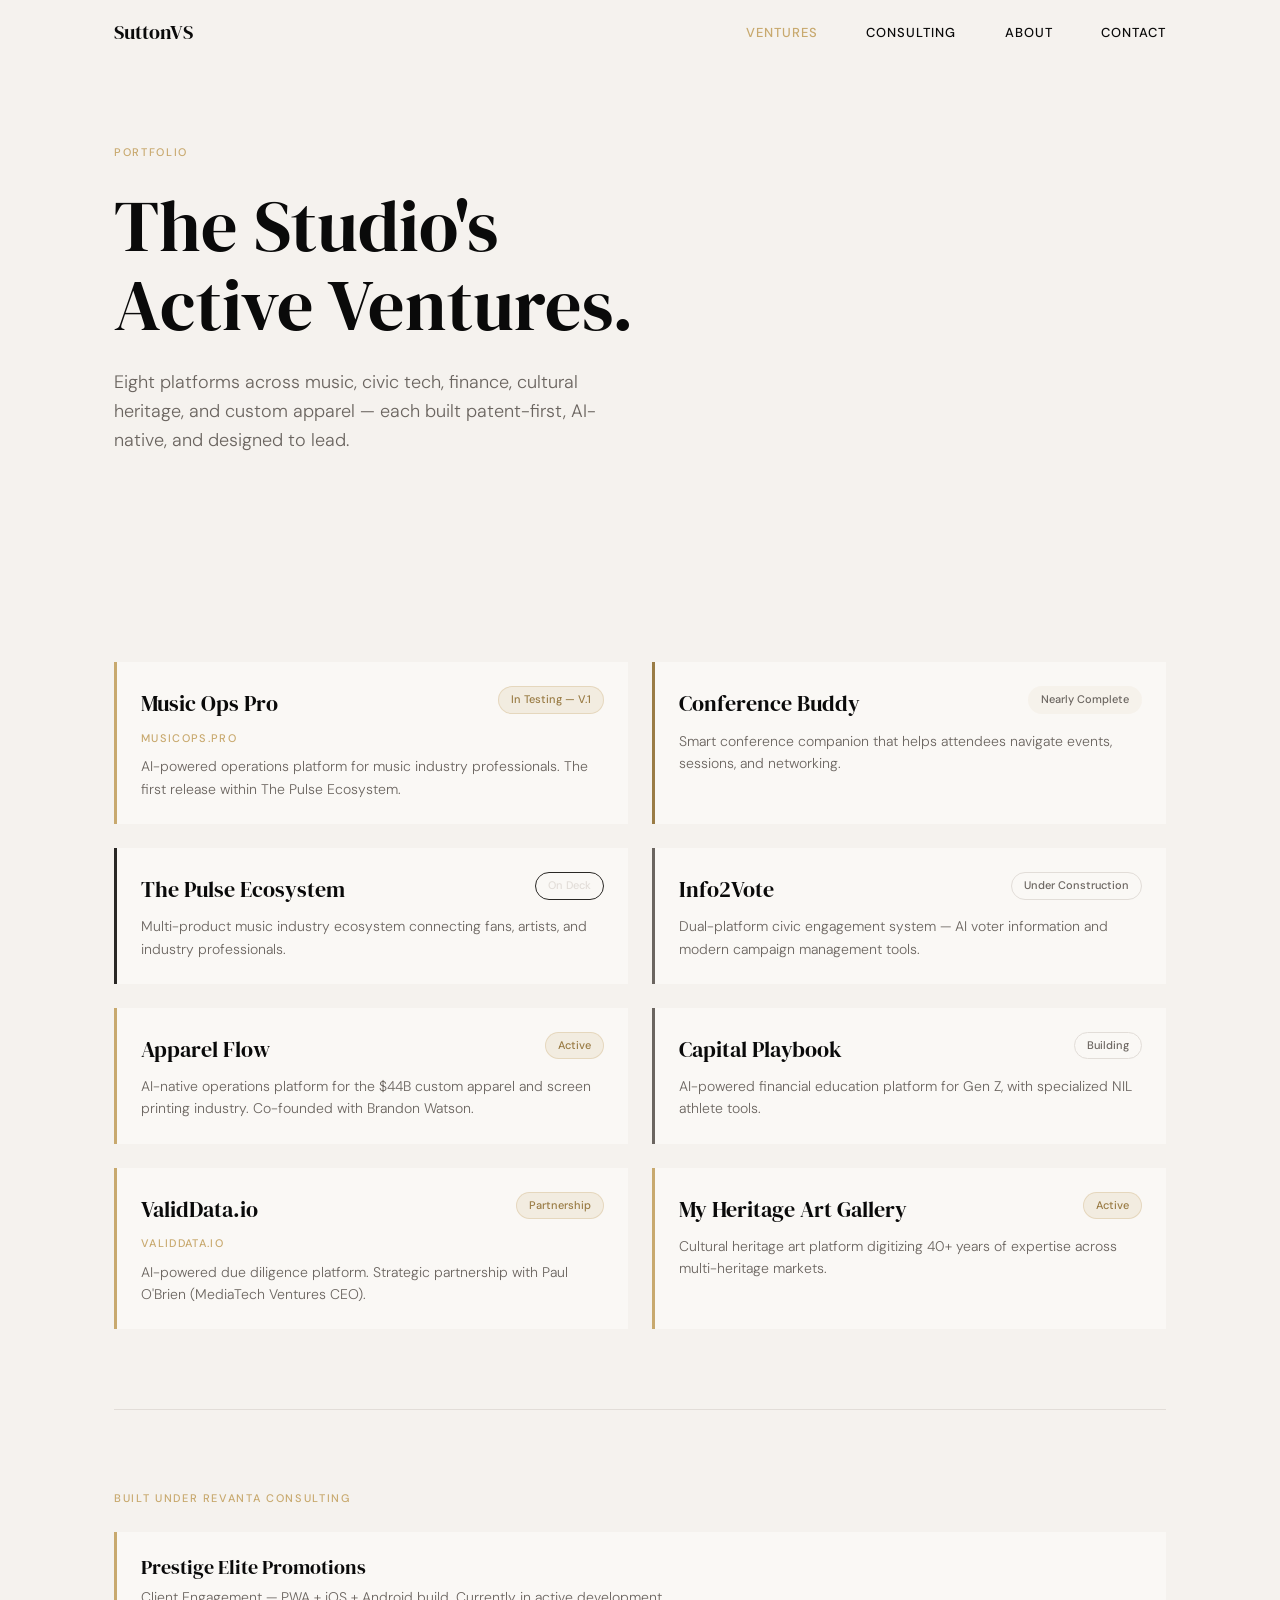
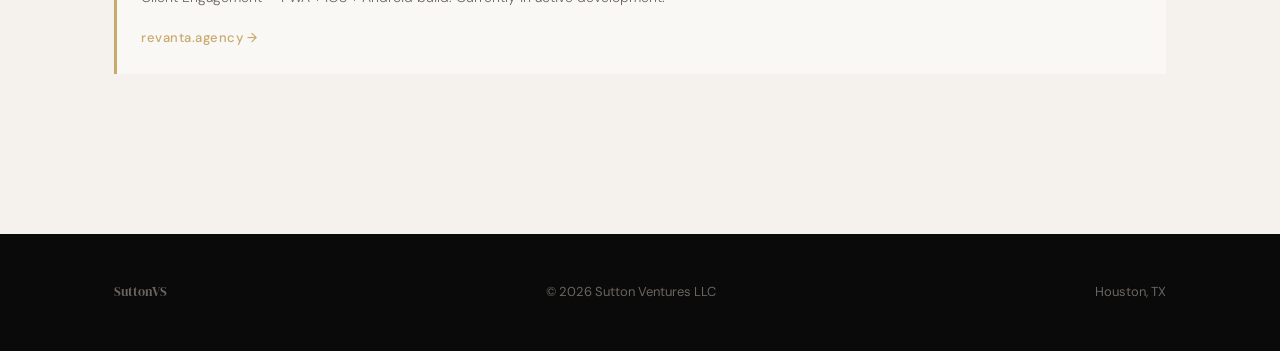
==== ventures.html @ 6d1bb9a5 "Initial commit: SuttonVS site with Supabase contact form Full 5-page static site for Sutton Venture " ====
<!DOCTYPE html>
<html lang="en">
<head>
  <meta charset="UTF-8">
  <meta name="viewport" content="width=device-width, initial-scale=1.0">
  <title>Ventures — Sutton Venture Studio</title>
  <meta name="description" content="Eight platforms across music, civic tech, finance, cultural heritage, and custom apparel — each built patent-first, AI-native, and designed to lead.">
  <link rel="preconnect" href="https://fonts.googleapis.com">
  <link rel="preconnect" href="https://fonts.gstatic.com" crossorigin>
  <link href="https://fonts.googleapis.com/css2?family=DM+Sans:ital,opsz,wght@0,9..40,300;0,9..40,400;0,9..40,500;0,9..40,700;1,9..40,300;1,9..40,400&family=DM+Serif+Display:ital@0;1&display=swap" rel="stylesheet">
  <link rel="stylesheet" href="styles.css">
</head>
<body>

  <!-- Navigation -->
  <nav>
    <div class="nav-inner container">
      <a href="index.html" class="nav-logo">SuttonVS</a>
      <ul class="nav-links">
        <li><a href="ventures.html">Ventures</a></li>
        <li><a href="consulting.html">Consulting</a></li>
        <li><a href="about.html">About</a></li>
        <li><a href="contact.html">Contact</a></li>
      </ul>
      <button class="hamburger" aria-label="Menu" aria-expanded="false">
        <span></span>
        <span></span>
        <span></span>
      </button>
    </div>
  </nav>

  <!-- Mobile Overlay -->
  <div class="mobile-overlay">
    <a href="index.html">Home</a>
    <a href="ventures.html">Ventures</a>
    <a href="consulting.html">Consulting</a>
    <a href="about.html">About</a>
    <a href="contact.html">Contact</a>
  </div>

  <!-- Hero -->
  <section class="hero">
    <div class="container">
      <p class="eyebrow">Portfolio</p>
      <h1>The Studio's<br>Active Ventures.</h1>
      <p class="subhead">Eight platforms across music, civic tech, finance, cultural heritage, and custom apparel — each built patent-first, AI-native, and designed to lead.</p>
    </div>
  </section>

  <!-- Portfolio Grid -->
  <section class="section">
    <div class="container">
      <div class="venture-grid">

        <!-- Music Ops Pro -->
        <div class="venture-card border-live">
          <div class="venture-card-header">
            <div class="venture-name">Music Ops Pro</div>
            <span class="badge badge-live">In Testing — V.1</span>
          </div>
          <div class="venture-domain">musicops.pro</div>
          <p class="venture-desc">AI-powered operations platform for music industry professionals. The first release within The Pulse Ecosystem.</p>
        </div>

        <!-- Conference Buddy -->
        <div class="venture-card border-nearly">
          <div class="venture-card-header">
            <div class="venture-name">Conference Buddy</div>
            <span class="badge badge-nearly">Nearly Complete</span>
          </div>
          <p class="venture-desc">Smart conference companion that helps attendees navigate events, sessions, and networking.</p>
        </div>

        <!-- The Pulse Ecosystem -->
        <div class="venture-card border-deck">
          <div class="venture-card-header">
            <div class="venture-name">The Pulse Ecosystem</div>
            <span class="badge badge-deck">On Deck</span>
          </div>
          <p class="venture-desc">Multi-product music industry ecosystem connecting fans, artists, and industry professionals.</p>
        </div>

        <!-- Info2Vote -->
        <div class="venture-card border-building">
          <div class="venture-card-header">
            <div class="venture-name">Info2Vote</div>
            <span class="badge badge-building">Under Construction</span>
          </div>
          <p class="venture-desc">Dual-platform civic engagement system — AI voter information and modern campaign management tools.</p>
        </div>

        <!-- Apparel Flow -->
        <div class="venture-card border-live">
          <div class="venture-card-header">
            <div class="venture-name">Apparel Flow</div>
            <span class="badge badge-live">Active</span>
          </div>
          <p class="venture-desc">AI-native operations platform for the $44B custom apparel and screen printing industry. Co-founded with Brandon Watson.</p>
        </div>

        <!-- Capital Playbook -->
        <div class="venture-card border-building">
          <div class="venture-card-header">
            <div class="venture-name">Capital Playbook</div>
            <span class="badge badge-building">Building</span>
          </div>
          <p class="venture-desc">AI-powered financial education platform for Gen Z, with specialized NIL athlete tools.</p>
        </div>

        <!-- ValidData.io -->
        <div class="venture-card border-live">
          <div class="venture-card-header">
            <div class="venture-name">ValidData.io</div>
            <span class="badge badge-live">Partnership</span>
          </div>
          <div class="venture-domain">validdata.io</div>
          <p class="venture-desc">AI-powered due diligence platform. Strategic partnership with Paul O'Brien (MediaTech Ventures CEO).</p>
        </div>

        <!-- My Heritage Art Gallery -->
        <div class="venture-card border-live">
          <div class="venture-card-header">
            <div class="venture-name">My Heritage Art Gallery</div>
            <span class="badge badge-live">Active</span>
          </div>
          <p class="venture-desc">Cultural heritage art platform digitizing 40+ years of expertise across multi-heritage markets.</p>
        </div>

      </div>

      <!-- Revanta Consulting Section -->
      <div class="revanta-section">
        <p class="eyebrow">Built Under Revanta Consulting</p>
        <div class="revanta-card">
          <h4>Prestige Elite Promotions</h4>
          <p>Client Engagement — PWA + iOS + Android build. Currently in active development.</p>
          <a href="https://revanta.agency" target="_blank" rel="noopener noreferrer">revanta.agency →</a>
        </div>
      </div>
    </div>
  </section>

  <!-- Footer -->
  <footer>
    <div class="container">
      <div class="footer-inner">
        <span class="footer-logo">SuttonVS</span>
        <span>© 2026 Sutton Ventures LLC</span>
        <span>Houston, TX</span>
      </div>
    </div>
  </footer>

  <script src="main.js"></script>
</body>
</html>
---- styles.css ----
/* ============================================
   SuttonVS.com — Design System & Styles
   Sutton Venture Studio · 2026
   ============================================ */

/* --- Design Tokens --- */
:root {
  --black: #0a0a0a;
  --off-white: #f5f2ee;
  --warm-white: #faf8f5;
  --gold: #c8a96e;
  --gold-light: #e8d5a8;
  --gold-dark: #9a7c45;
  --muted: #6b6560;
  --border: #e2ddd8;
  --border-dark: #2a2825;

  --space-xs: 8px;
  --space-sm: 16px;
  --space-md: 24px;
  --space-lg: 48px;
  --space-xl: 80px;
  --space-2xl: 120px;

  --max-width: 1100px;
  --nav-height: 64px;

  --font-heading: 'DM Serif Display', Georgia, serif;
  --font-body: 'DM Sans', -apple-system, Helvetica, Arial, sans-serif;
}

/* --- Reset --- */
*, *::before, *::after {
  box-sizing: border-box;
  margin: 0;
  padding: 0;
}

img { max-width: 100%; display: block; }
a { color: inherit; text-decoration: none; }
ul { list-style: none; }
button { background: none; border: none; cursor: pointer; font: inherit; color: inherit; }

/* --- Base --- */
html { scroll-behavior: smooth; }

body {
  font-family: var(--font-body);
  font-size: 16px;
  line-height: 1.6;
  color: var(--black);
  background: var(--off-white);
  -webkit-font-smoothing: antialiased;
  -moz-osx-font-smoothing: grayscale;
}

/* --- Typography --- */
h1, h2, h3, h4 {
  font-family: var(--font-heading);
  font-weight: 400;
  line-height: 1.1;
}

h1 { font-size: 40px; }
h2 { font-size: 32px; }
h3 { font-size: 24px; }
h4 { font-size: 20px; }

.eyebrow {
  font-family: var(--font-body);
  font-size: 11px;
  font-weight: 500;
  letter-spacing: 0.15em;
  text-transform: uppercase;
  color: var(--gold);
  margin-bottom: var(--space-md);
}

.subhead {
  font-family: var(--font-body);
  font-size: 18px;
  font-weight: 300;
  color: var(--muted);
  max-width: 520px;
  line-height: 1.6;
}

/* --- Layout --- */
.container {
  max-width: var(--max-width);
  margin: 0 auto;
  padding: 0 var(--space-md);
}

.section {
  padding: var(--space-xl) 0;
}

.section-dark {
  background: var(--black);
  color: var(--off-white);
}

/* --- Navigation --- */
nav {
  position: fixed;
  top: 0;
  left: 0;
  width: 100%;
  height: var(--nav-height);
  z-index: 1000;
  background: transparent;
  transition: background 0.3s ease, box-shadow 0.3s ease;
}

nav.nav-scrolled {
  background: var(--black);
  box-shadow: 0 1px 0 var(--border-dark);
}

.nav-inner {
  display: flex;
  align-items: center;
  justify-content: space-between;
  height: 100%;
}

.nav-logo {
  font-family: var(--font-heading);
  font-size: 20px;
  color: var(--black);
  transition: color 0.3s ease;
}

nav.nav-scrolled .nav-logo {
  color: var(--gold);
}

.nav-links {
  display: none;
  align-items: center;
  gap: var(--space-lg);
}

.nav-links a {
  font-family: var(--font-body);
  font-size: 13px;
  font-weight: 500;
  letter-spacing: 0.08em;
  text-transform: uppercase;
  color: var(--black);
  transition: color 0.3s ease;
}

.nav-links a:hover {
  color: var(--gold);
}

.nav-links a.active {
  color: var(--gold);
}

nav.nav-scrolled .nav-links a {
  color: var(--off-white);
}

nav.nav-scrolled .nav-links a:hover,
nav.nav-scrolled .nav-links a.active {
  color: var(--gold);
}

/* --- Hamburger --- */
.hamburger {
  display: flex;
  flex-direction: column;
  justify-content: center;
  gap: 5px;
  width: 28px;
  height: var(--nav-height);
  z-index: 1001;
}

.hamburger span {
  display: block;
  width: 100%;
  height: 2px;
  background: var(--black);
  transition: background 0.3s ease, transform 0.3s ease, opacity 0.3s ease;
}

nav.nav-scrolled .hamburger span {
  background: var(--off-white);
}

/* Hamburger open state */
body.menu-open .hamburger span:nth-child(1) {
  transform: translateY(7px) rotate(45deg);
  background: var(--off-white);
}

body.menu-open .hamburger span:nth-child(2) {
  opacity: 0;
}

body.menu-open .hamburger span:nth-child(3) {
  transform: translateY(-7px) rotate(-45deg);
  background: var(--off-white);
}

/* --- Mobile Overlay --- */
.mobile-overlay {
  position: fixed;
  inset: 0;
  background: var(--black);
  z-index: 999;
  display: flex;
  flex-direction: column;
  align-items: center;
  justify-content: center;
  gap: var(--space-lg);
  opacity: 0;
  pointer-events: none;
  transition: opacity 0.3s ease;
}

body.menu-open .mobile-overlay {
  opacity: 1;
  pointer-events: auto;
}

.mobile-overlay a {
  font-family: var(--font-heading);
  font-size: 36px;
  color: var(--off-white);
  transition: color 0.2s ease;
}

.mobile-overlay a:hover {
  color: var(--gold);
}

/* --- Buttons --- */
.btn-primary {
  display: inline-block;
  background: var(--gold);
  color: var(--black);
  font-family: var(--font-body);
  font-size: 13px;
  font-weight: 500;
  letter-spacing: 0.08em;
  text-transform: uppercase;
  padding: 14px 28px;
  border: none;
  cursor: pointer;
  transition: background 0.2s ease;
}

.btn-primary:hover {
  background: var(--gold-dark);
}

.btn-secondary {
  display: inline-block;
  background: transparent;
  color: var(--black);
  font-family: var(--font-body);
  font-size: 13px;
  font-weight: 500;
  letter-spacing: 0.08em;
  text-transform: uppercase;
  padding: 14px 28px;
  border: 1px solid var(--border);
  cursor: pointer;
  transition: background 0.2s ease, color 0.2s ease;
}

.btn-secondary:hover {
  background: var(--black);
  color: var(--off-white);
}

/* Light button variants for dark sections */
.section-dark .btn-primary {
  background: var(--gold);
  color: var(--black);
}

.section-dark .btn-secondary {
  color: var(--off-white);
  border-color: var(--border-dark);
}

.section-dark .btn-secondary:hover {
  background: var(--off-white);
  color: var(--black);
}

/* --- Hero --- */
.hero {
  padding-top: calc(var(--nav-height) + var(--space-xl));
  padding-bottom: var(--space-xl);
}

.hero h1 {
  margin-bottom: var(--space-md);
}

.hero .subhead {
  margin-bottom: var(--space-lg);
}

.hero-ctas {
  display: flex;
  gap: var(--space-sm);
  flex-wrap: wrap;
}

/* ============================================
   HOME PAGE
   ============================================ */

/* --- Studio Model (3-column) --- */
.studio-model {
  display: grid;
  grid-template-columns: 1fr;
  gap: var(--space-lg);
}

.studio-model-item {
  padding: var(--space-md) 0;
}

.studio-model-number {
  font-family: var(--font-heading);
  font-size: 48px;
  color: var(--gold);
  margin-bottom: var(--space-sm);
  line-height: 1;
}

.studio-model-item h3 {
  margin-bottom: var(--space-xs);
}

.studio-model-item p {
  font-size: 15px;
  color: var(--muted);
  font-weight: 300;
  line-height: 1.7;
}

/* --- Portfolio Snapshot (home, 3 featured) --- */
.portfolio-snapshot-grid {
  display: grid;
  grid-template-columns: 1fr;
  gap: var(--space-md);
  margin-top: var(--space-lg);
  margin-bottom: var(--space-lg);
}

.portfolio-snapshot .eyebrow {
  margin-bottom: var(--space-sm);
}

.portfolio-link {
  font-family: var(--font-body);
  font-size: 14px;
  font-weight: 500;
  color: var(--gold);
  letter-spacing: 0.04em;
  transition: color 0.2s ease;
}

.portfolio-link:hover {
  color: var(--gold-dark);
}

/* --- Consulting Pull-Quote --- */
.consulting-quote {
  padding: var(--space-xl) 0;
}

.consulting-quote blockquote {
  font-family: var(--font-heading);
  font-style: italic;
  font-size: 22px;
  line-height: 1.5;
  color: var(--off-white);
  border-left: 4px solid var(--gold);
  padding-left: var(--space-md);
  max-width: 720px;
  margin-bottom: var(--space-lg);
}

/* --- Location Bar --- */
.location-bar {
  border-top: 1px solid var(--border);
  border-bottom: 1px solid var(--border);
  padding: var(--space-md) 0;
  text-align: center;
  font-size: 13px;
  letter-spacing: 0.06em;
  color: var(--muted);
}

.location-bar span {
  display: inline;
}

.location-bar .separator {
  margin: 0 var(--space-sm);
}

/* ============================================
   VENTURES PAGE
   ============================================ */

/* --- Venture Grid --- */
.venture-grid {
  display: grid;
  grid-template-columns: 1fr;
  gap: var(--space-md);
}

/* --- Venture Card --- */
.venture-card {
  background: var(--warm-white);
  border-left: 3px solid var(--border);
  padding: var(--space-md);
  transition: box-shadow 0.2s ease;
}

.venture-card:hover {
  box-shadow: 0 2px 12px rgba(0, 0, 0, 0.06);
}

.venture-card-header {
  display: flex;
  align-items: flex-start;
  justify-content: space-between;
  gap: var(--space-sm);
  margin-bottom: var(--space-xs);
}

.venture-name {
  font-family: var(--font-heading);
  font-size: 22px;
  transition: font-style 0.2s ease;
}

.venture-card:hover .venture-name {
  font-style: italic;
}

.venture-domain {
  font-size: 11px;
  font-weight: 500;
  letter-spacing: 0.12em;
  text-transform: uppercase;
  color: var(--gold);
  margin-bottom: var(--space-xs);
}

.venture-desc {
  font-size: 14px;
  font-weight: 300;
  color: var(--muted);
  line-height: 1.6;
}

/* --- Status Badges --- */
.badge {
  display: inline-block;
  font-family: var(--font-body);
  font-size: 11px;
  font-weight: 500;
  padding: 4px 12px;
  border-radius: 100px;
  white-space: nowrap;
  flex-shrink: 0;
}

.badge-live {
  background: rgba(200, 169, 110, 0.15);
  color: var(--gold-dark);
  border: 1px solid rgba(200, 169, 110, 0.3);
}

.badge-nearly {
  background: rgba(200, 169, 110, 0.08);
  color: var(--muted);
  border: 1px solid transparent;
}

.badge-building {
  background: transparent;
  color: var(--muted);
  border: 1px solid var(--border);
}

.badge-deck {
  background: transparent;
  color: var(--border);
  border: 1px solid var(--border-dark);
}

/* --- Venture Card Border Colors --- */
.border-live { border-left-color: var(--gold); }
.border-nearly { border-left-color: var(--gold-dark); }
.border-building { border-left-color: var(--muted); }
.border-deck { border-left-color: var(--border-dark); }

/* --- Revanta Client Section --- */
.revanta-section {
  border-top: 1px solid var(--border);
  margin-top: var(--space-xl);
  padding-top: var(--space-xl);
}

.revanta-section h3 {
  margin-bottom: var(--space-md);
}

.revanta-card {
  background: var(--warm-white);
  border-left: 3px solid var(--gold);
  padding: var(--space-md);
}

.revanta-card h4 {
  margin-bottom: var(--space-xs);
}

.revanta-card p {
  font-size: 14px;
  font-weight: 300;
  color: var(--muted);
  margin-bottom: var(--space-sm);
}

.revanta-card a {
  font-size: 13px;
  font-weight: 500;
  color: var(--gold);
  letter-spacing: 0.04em;
}

.revanta-card a:hover {
  color: var(--gold-dark);
}

/* ============================================
   CONSULTING PAGE
   ============================================ */

/* --- Consulting Layout --- */
.consulting-layout {
  display: grid;
  grid-template-columns: 1fr;
  gap: var(--space-lg);
}

.consulting-text p {
  font-size: 15px;
  font-weight: 300;
  color: var(--muted);
  line-height: 1.7;
  margin-bottom: var(--space-md);
}

/* --- Stats Card --- */
.stats-card {
  background: var(--black);
  padding: var(--space-lg);
  display: grid;
  grid-template-columns: 1fr 1fr;
  gap: var(--space-md);
}

.stat-item {
  padding: var(--space-sm) 0;
}

.stat-number {
  font-family: var(--font-heading);
  font-size: 28px;
  color: var(--gold);
  margin-bottom: 4px;
}

.stat-label {
  font-size: 13px;
  color: var(--muted);
  letter-spacing: 0.04em;
}

/* --- Tier List --- */
.tier-list {
  margin-top: var(--space-lg);
}

.tier-list-header {
  margin-bottom: var(--space-md);
}

.tier-row {
  display: flex;
  justify-content: space-between;
  align-items: baseline;
  padding: var(--space-sm) 0;
  border-bottom: 1px solid var(--border);
}

.tier-name {
  font-family: var(--font-heading);
  font-size: 18px;
}

.tier-label {
  font-size: 13px;
  color: var(--muted);
  margin-left: var(--space-xs);
  font-weight: 300;
}

.tier-price {
  font-size: 14px;
  font-weight: 500;
  color: var(--gold-dark);
  white-space: nowrap;
}

/* --- CTA Block --- */
.cta-block {
  text-align: center;
  padding: var(--space-xl) 0;
}

.cta-block h2 {
  margin-bottom: var(--space-sm);
}

.cta-block .subhead {
  margin: 0 auto var(--space-lg);
  text-align: center;
}

.cta-block .hero-ctas {
  justify-content: center;
}

/* --- Client Spotlight --- */
.client-spotlight {
  border-top: 1px solid var(--border);
  padding-top: var(--space-xl);
}

.client-spotlight h3 {
  margin-bottom: var(--space-md);
}

.client-spotlight p {
  font-size: 15px;
  font-weight: 300;
  color: var(--muted);
  line-height: 1.7;
  max-width: 600px;
}

/* ============================================
   ABOUT PAGE
   ============================================ */

/* --- Founder Section --- */
.founder-section {
  display: grid;
  grid-template-columns: 1fr;
  gap: var(--space-lg);
}

.founder-info h3 {
  font-size: 28px;
  margin-bottom: var(--space-xs);
}

.founder-title {
  font-size: 14px;
  color: var(--gold);
  font-weight: 500;
  letter-spacing: 0.04em;
  margin-bottom: var(--space-md);
}

.founder-bio p {
  font-size: 15px;
  font-weight: 300;
  color: var(--muted);
  line-height: 1.7;
  margin-bottom: var(--space-sm);
}

/* --- Philosophy Grid --- */
.philosophy-grid {
  display: grid;
  grid-template-columns: 1fr;
  gap: var(--space-lg);
}

.philosophy-item h4 {
  margin-bottom: var(--space-xs);
  color: var(--black);
}

.philosophy-item p {
  font-size: 15px;
  font-weight: 300;
  color: var(--muted);
  line-height: 1.7;
}

/* --- Timeline --- */
.timeline-wrapper {
  overflow-x: auto;
  -webkit-overflow-scrolling: touch;
  -ms-overflow-style: none;
  scrollbar-width: none;
  position: relative;
}

.timeline-wrapper::-webkit-scrollbar {
  display: none;
}

.timeline {
  display: flex;
  gap: var(--space-md);
  padding-bottom: var(--space-sm);
  min-width: max-content;
}

.timeline-item {
  flex: 0 0 auto;
  min-width: 200px;
  padding: var(--space-sm);
  border-left: 2px solid var(--gold);
}

.timeline-year {
  font-family: var(--font-heading);
  font-size: 20px;
  color: var(--gold);
  margin-bottom: 4px;
}

.timeline-event {
  font-size: 14px;
  font-weight: 300;
  color: var(--muted);
}

/* Timeline fade hint */
.timeline-container {
  position: relative;
}

.timeline-container::after {
  content: '';
  position: absolute;
  top: 0;
  right: 0;
  bottom: 0;
  width: 60px;
  background: linear-gradient(to right, transparent, var(--off-white));
  pointer-events: none;
}

/* ============================================
   CONTACT PAGE
   ============================================ */

/* --- Form --- */
.form-grid {
  max-width: 640px;
}

.form-group {
  margin-bottom: var(--space-md);
}

.form-group label {
  display: block;
  font-size: 13px;
  font-weight: 500;
  letter-spacing: 0.04em;
  margin-bottom: var(--space-xs);
  color: var(--black);
}

.form-group input,
.form-group select,
.form-group textarea {
  width: 100%;
  font-family: var(--font-body);
  font-size: 15px;
  padding: 12px 16px;
  border: 1px solid var(--border);
  background: var(--warm-white);
  color: var(--black);
  outline: none;
  transition: border-color 0.2s ease;
}

.form-group input:focus,
.form-group select:focus,
.form-group textarea:focus {
  border-color: var(--gold);
}

.form-group textarea {
  min-height: 140px;
  resize: vertical;
}

.form-group select {
  appearance: none;
  background-image: url("data:image/svg+xml,%3Csvg xmlns='http://www.w3.org/2000/svg' width='12' height='8' viewBox='0 0 12 8'%3E%3Cpath fill='%236b6560' d='M1.41 0L6 4.58 10.59 0 12 1.41l-6 6-6-6z'/%3E%3C/svg%3E");
  background-repeat: no-repeat;
  background-position: right 16px center;
  padding-right: 40px;
}

.form-group .optional {
  font-weight: 300;
  color: var(--muted);
  font-size: 12px;
  margin-left: 4px;
}

/* --- Form Validation --- */
.form-group .error-msg {
  display: none;
  font-size: 12px;
  color: var(--gold-dark);
  margin-top: 4px;
}

.form-group.has-error input,
.form-group.has-error select,
.form-group.has-error textarea {
  border-color: var(--gold-dark);
}

.form-group.has-error .error-msg {
  display: block;
}

/* --- Submit Button --- */
.form-submit {
  margin-top: var(--space-md);
}

.form-submit .btn-primary {
  width: 100%;
  padding: 16px;
  font-size: 14px;
}

.form-submit .btn-primary:disabled {
  opacity: 0.6;
  cursor: not-allowed;
}

/* --- Form Success State --- */
.form-success {
  display: none;
  background: var(--black);
  padding: var(--space-lg);
  text-align: center;
}

.form-success-icon {
  color: var(--gold);
  margin-bottom: var(--space-md);
}

.form-success h3 {
  font-family: var(--font-heading);
  font-style: italic;
  font-size: 24px;
  color: var(--off-white);
  margin-bottom: var(--space-sm);
}

.form-success p {
  font-size: 14px;
  color: var(--muted);
}

/* --- Form Error State --- */
.form-error {
  display: none;
  background: rgba(200, 169, 110, 0.08);
  border: 1px solid var(--gold-dark);
  padding: var(--space-md);
  margin-bottom: var(--space-md);
  font-size: 14px;
  color: var(--gold-dark);
}

/* --- Contact Strip --- */
.contact-strip {
  border-top: 1px solid var(--border);
  margin-top: var(--space-xl);
  padding-top: var(--space-lg);
  font-size: 14px;
  color: var(--muted);
  line-height: 1.8;
}

.contact-strip a {
  color: var(--gold);
  transition: color 0.2s ease;
}

.contact-strip a:hover {
  color: var(--gold-dark);
}

/* ============================================
   FOOTER
   ============================================ */
footer {
  background: var(--black);
  padding: var(--space-lg) 0;
  margin-top: var(--space-xl);
}

.footer-inner {
  display: flex;
  flex-direction: column;
  align-items: center;
  gap: var(--space-sm);
  text-align: center;
}

.footer-logo {
  font-family: var(--font-heading);
  font-size: 18px;
  color: var(--gold);
}

.footer-inner span {
  font-size: 13px;
  color: var(--muted);
}

/* ============================================
   RESPONSIVE — Desktop (768px+)
   ============================================ */
@media (min-width: 768px) {
  /* Typography */
  h1 { font-size: 72px; }
  h2 { font-size: 44px; }

  /* Nav */
  .nav-links {
    display: flex;
  }

  .hamburger {
    display: none;
  }

  /* Studio Model */
  .studio-model {
    grid-template-columns: repeat(3, 1fr);
  }

  /* Portfolio Snapshot */
  .portfolio-snapshot-grid {
    grid-template-columns: repeat(3, 1fr);
  }

  /* Venture Grid */
  .venture-grid {
    grid-template-columns: repeat(2, 1fr);
  }

  /* Consulting Layout */
  .consulting-layout {
    grid-template-columns: 3fr 2fr;
    align-items: start;
  }

  /* Stats Card */
  .stat-number {
    font-size: 32px;
  }

  /* Founder Section */
  .founder-section {
    grid-template-columns: 55fr 45fr;
  }

  /* Philosophy Grid */
  .philosophy-grid {
    grid-template-columns: repeat(3, 1fr);
  }

  /* Timeline — no fade needed on desktop */
  .timeline-container::after {
    display: none;
  }

  /* Footer */
  .footer-inner {
    flex-direction: row;
    justify-content: space-between;
  }

  /* Form submit */
  .form-submit .btn-primary {
    width: auto;
  }
}
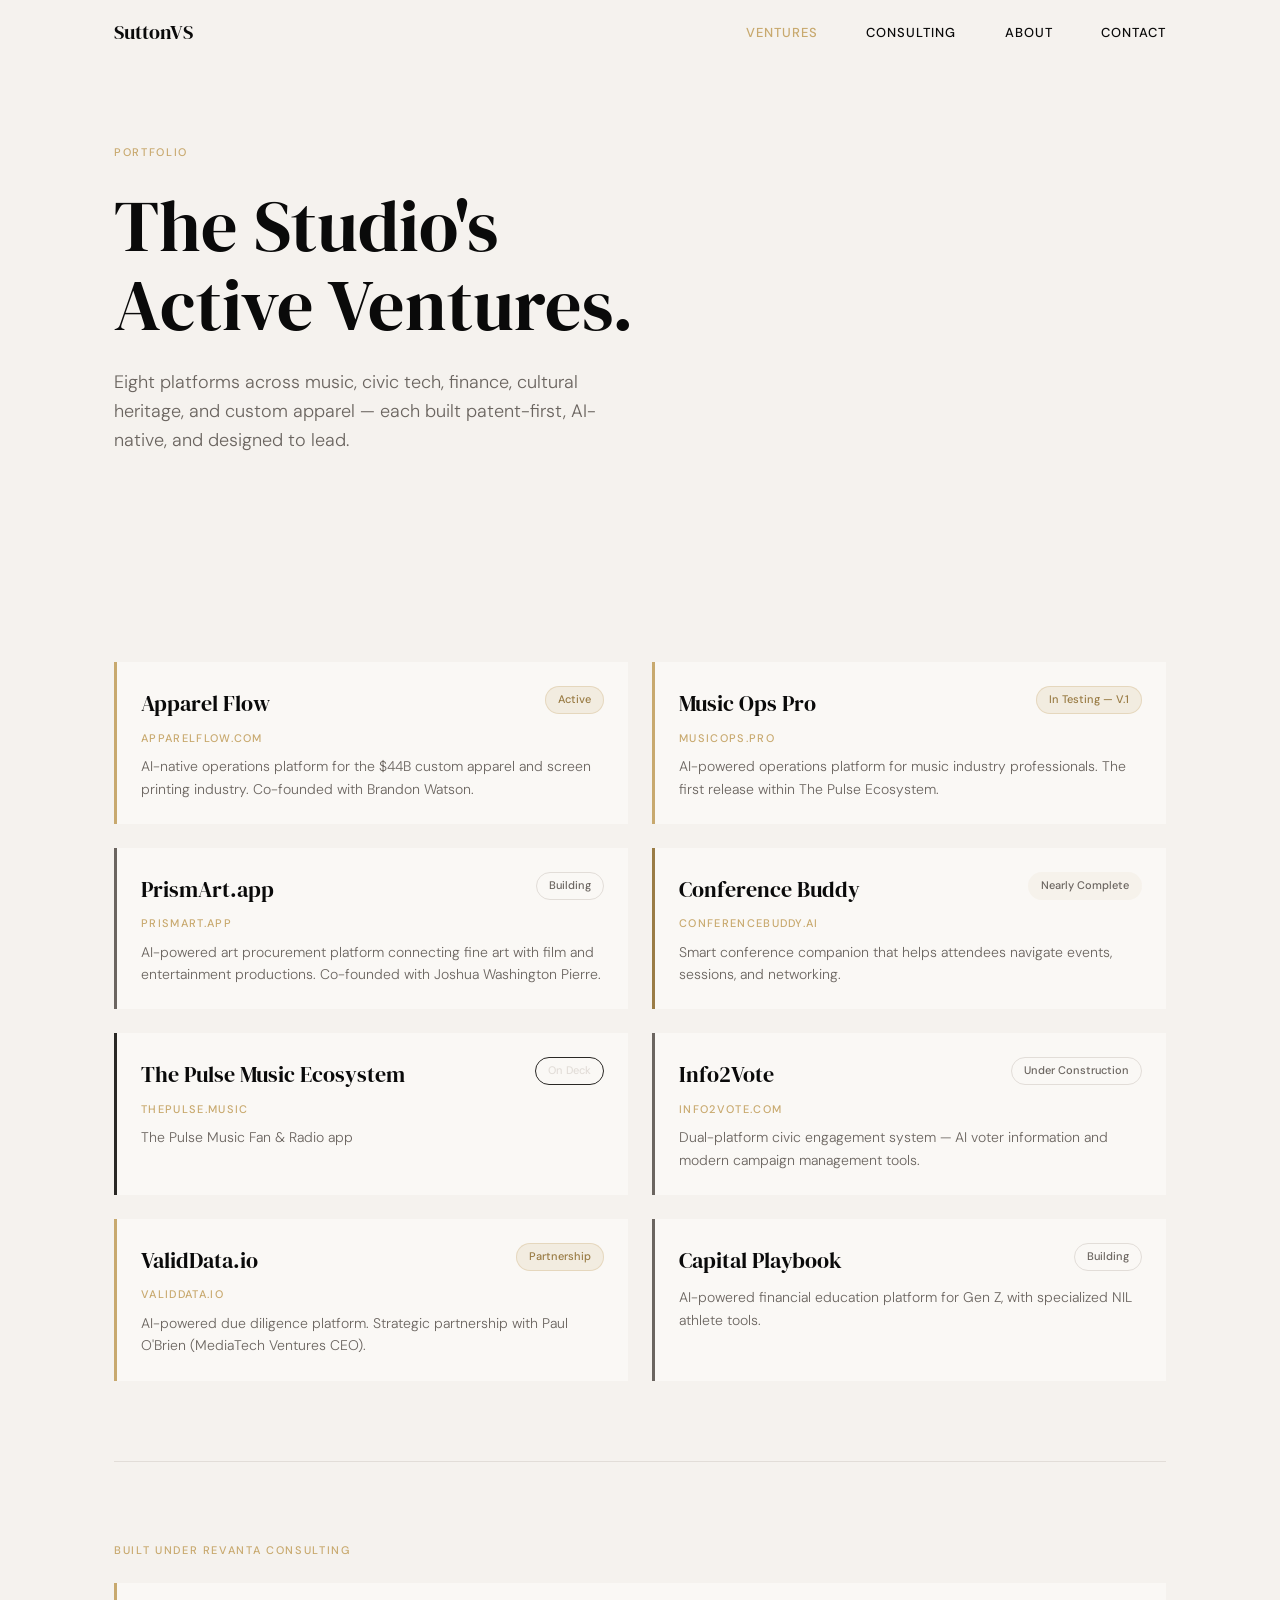
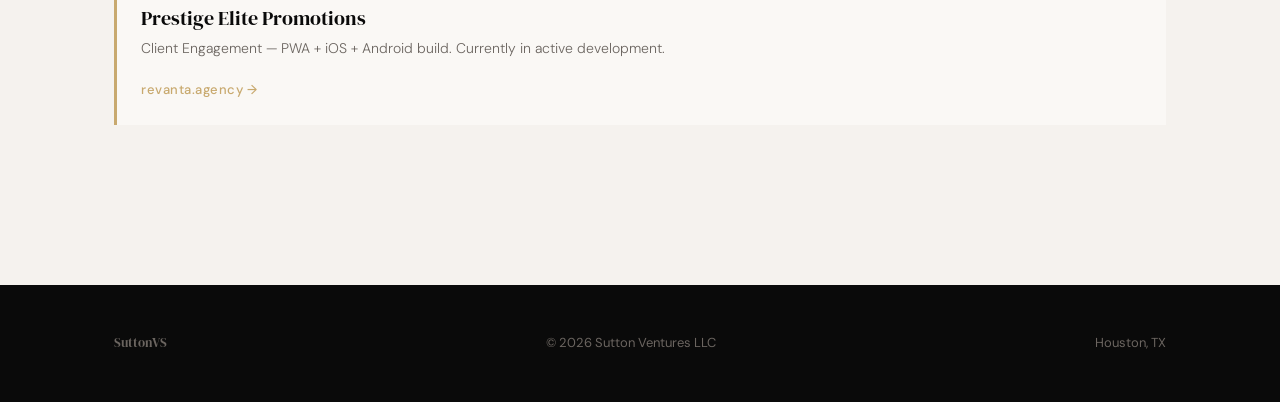
==== commit 8b71370e: "Update ventures and consulting pages - Reorganize ventures grid: Apparel Flow and Music Ops Pro to t" ====
--- a/ventures.html
+++ b/ventures.html
@@ -53,51 +53,75 @@
     <div class="container">
       <div class="venture-grid">
 
+        <!-- Apparel Flow -->
+        <a class="venture-card border-live" href="https://apparelflow.com" target="_blank" rel="noopener noreferrer">
+          <div class="venture-card-header">
+            <div class="venture-name">Apparel Flow</div>
+            <span class="badge badge-live">Active</span>
+          </div>
+          <div class="venture-domain">apparelflow.com</div>
+          <p class="venture-desc">AI-native operations platform for the $44B custom apparel and screen printing industry. Co-founded with Brandon Watson.</p>
+        </a>
+
         <!-- Music Ops Pro -->
-        <div class="venture-card border-live">
+        <a class="venture-card border-live" href="https://musicops.pro" target="_blank" rel="noopener noreferrer">
           <div class="venture-card-header">
             <div class="venture-name">Music Ops Pro</div>
             <span class="badge badge-live">In Testing — V.1</span>
           </div>
           <div class="venture-domain">musicops.pro</div>
           <p class="venture-desc">AI-powered operations platform for music industry professionals. The first release within The Pulse Ecosystem.</p>
-        </div>
+        </a>
+
+        <!-- PrismArt.app -->
+        <a class="venture-card border-building" href="https://prismart.app" target="_blank" rel="noopener noreferrer">
+          <div class="venture-card-header">
+            <div class="venture-name">PrismArt.app</div>
+            <span class="badge badge-building">Building</span>
+          </div>
+          <div class="venture-domain">prismart.app</div>
+          <p class="venture-desc">AI-powered art procurement platform connecting fine art with film and entertainment productions. Co-founded with Joshua Washington Pierre.</p>
+        </a>
 
         <!-- Conference Buddy -->
-        <div class="venture-card border-nearly">
+        <a class="venture-card border-nearly" href="https://conferencebuddy.ai" target="_blank" rel="noopener noreferrer">
           <div class="venture-card-header">
             <div class="venture-name">Conference Buddy</div>
             <span class="badge badge-nearly">Nearly Complete</span>
           </div>
+          <div class="venture-domain">conferencebuddy.ai</div>
           <p class="venture-desc">Smart conference companion that helps attendees navigate events, sessions, and networking.</p>
-        </div>
+        </a>
 
-        <!-- The Pulse Ecosystem -->
-        <div class="venture-card border-deck">
+        <!-- The Pulse Music Ecosystem -->
+        <a class="venture-card border-deck" href="https://ThePulse.Music" target="_blank" rel="noopener noreferrer">
           <div class="venture-card-header">
-            <div class="venture-name">The Pulse Ecosystem</div>
+            <div class="venture-name">The Pulse Music Ecosystem</div>
             <span class="badge badge-deck">On Deck</span>
           </div>
-          <p class="venture-desc">Multi-product music industry ecosystem connecting fans, artists, and industry professionals.</p>
-        </div>
+          <div class="venture-domain">ThePulse.Music</div>
+          <p class="venture-desc">The Pulse Music Fan & Radio app</p>
+        </a>
 
         <!-- Info2Vote -->
-        <div class="venture-card border-building">
+        <a class="venture-card border-building" href="https://info2vote.com" target="_blank" rel="noopener noreferrer">
           <div class="venture-card-header">
             <div class="venture-name">Info2Vote</div>
             <span class="badge badge-building">Under Construction</span>
           </div>
+          <div class="venture-domain">info2vote.com</div>
           <p class="venture-desc">Dual-platform civic engagement system — AI voter information and modern campaign management tools.</p>
-        </div>
+        </a>
 
-        <!-- Apparel Flow -->
-        <div class="venture-card border-live">
+        <!-- ValidData.io -->
+        <a class="venture-card border-live" href="https://validdata.io" target="_blank" rel="noopener noreferrer">
           <div class="venture-card-header">
-            <div class="venture-name">Apparel Flow</div>
-            <span class="badge badge-live">Active</span>
+            <div class="venture-name">ValidData.io</div>
+            <span class="badge badge-live">Partnership</span>
           </div>
-          <p class="venture-desc">AI-native operations platform for the $44B custom apparel and screen printing industry. Co-founded with Brandon Watson.</p>
-        </div>
+          <div class="venture-domain">validdata.io</div>
+          <p class="venture-desc">AI-powered due diligence platform. Strategic partnership with Paul O'Brien (MediaTech Ventures CEO).</p>
+        </a>
 
         <!-- Capital Playbook -->
         <div class="venture-card border-building">
@@ -106,25 +130,6 @@
             <span class="badge badge-building">Building</span>
           </div>
           <p class="venture-desc">AI-powered financial education platform for Gen Z, with specialized NIL athlete tools.</p>
-        </div>
-
-        <!-- ValidData.io -->
-        <div class="venture-card border-live">
-          <div class="venture-card-header">
-            <div class="venture-name">ValidData.io</div>
-            <span class="badge badge-live">Partnership</span>
-          </div>
-          <div class="venture-domain">validdata.io</div>
-          <p class="venture-desc">AI-powered due diligence platform. Strategic partnership with Paul O'Brien (MediaTech Ventures CEO).</p>
-        </div>
-
-        <!-- My Heritage Art Gallery -->
-        <div class="venture-card border-live">
-          <div class="venture-card-header">
-            <div class="venture-name">My Heritage Art Gallery</div>
-            <span class="badge badge-live">Active</span>
-          </div>
-          <p class="venture-desc">Cultural heritage art platform digitizing 40+ years of expertise across multi-heritage markets.</p>
         </div>
 
       </div>
--- a/styles.css
+++ b/styles.css
@@ -430,6 +430,12 @@
   transition: box-shadow 0.2s ease;
 }
 
+a.venture-card {
+  display: block;
+  text-decoration: none;
+  color: inherit;
+}
+
 .venture-card:hover {
   box-shadow: 0 2px 12px rgba(0, 0, 0, 0.06);
 }
@@ -653,6 +659,29 @@
 .client-spotlight {
   border-top: 1px solid var(--border);
   padding-top: var(--space-xl);
+}
+
+.ai-integration-card {
+  border-left: 3px solid var(--gold);
+  padding: var(--space-lg) var(--space-md);
+  max-width: 760px;
+}
+
+.ai-integration-card h2 {
+  margin-bottom: var(--space-md);
+}
+
+.ai-integration-card p {
+  font-size: 15px;
+  font-weight: 300;
+  color: var(--muted);
+  line-height: 1.7;
+  margin-bottom: var(--space-md);
+  max-width: 600px;
+}
+
+.ai-integration-card .btn-primary {
+  margin-top: var(--space-xs);
 }
 
 .client-spotlight h3 {
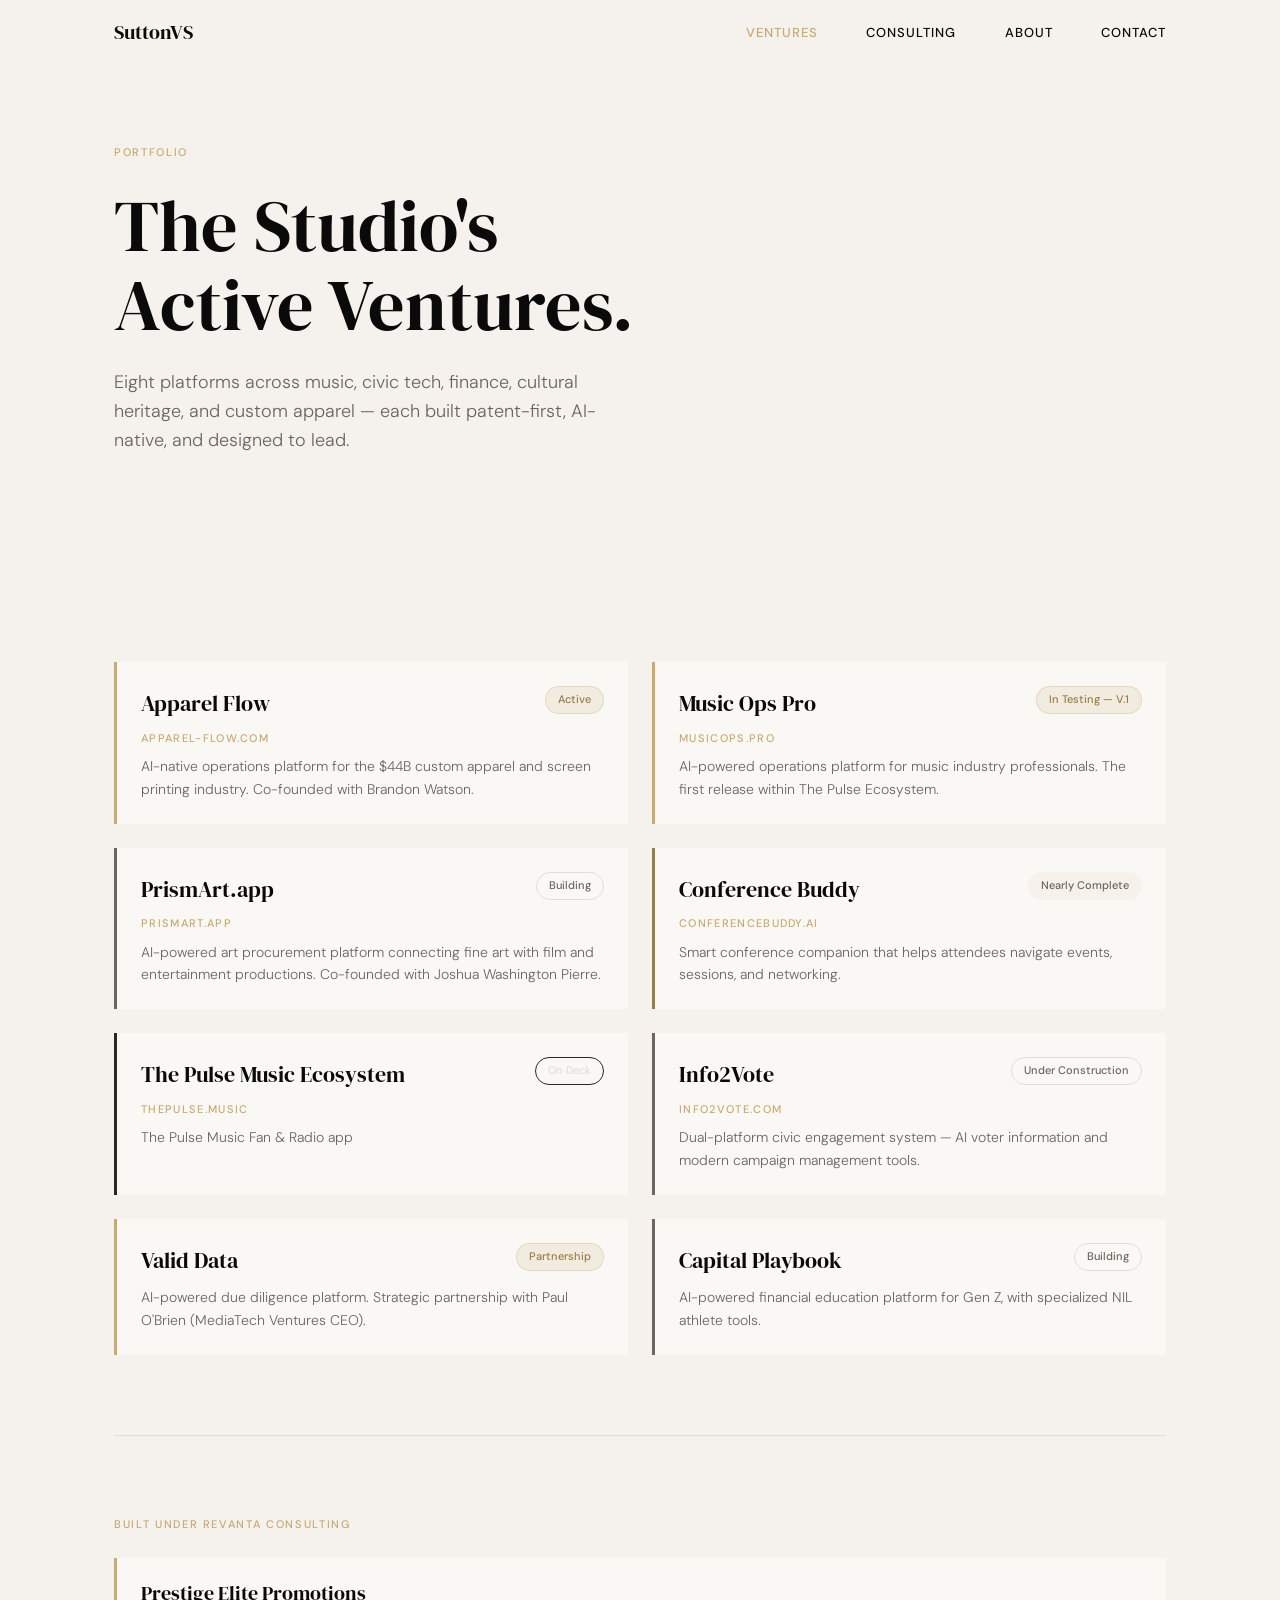
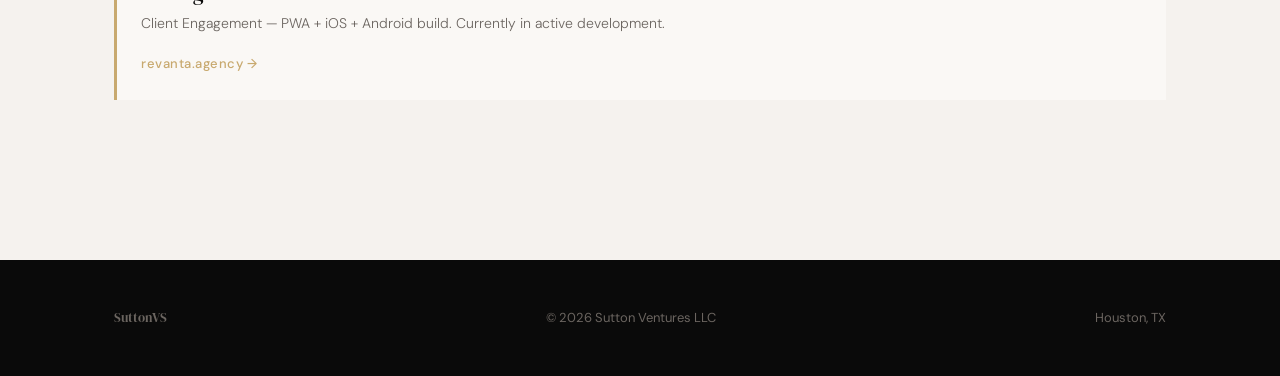
==== commit 07df3fa2: "Update venture links and Valid Data tile - Apparel Flow link: apparelflow.com -> apparel-flow.com - " ====
--- a/ventures.html
+++ b/ventures.html
@@ -54,12 +54,12 @@
       <div class="venture-grid">
 
         <!-- Apparel Flow -->
-        <a class="venture-card border-live" href="https://apparelflow.com" target="_blank" rel="noopener noreferrer">
+        <a class="venture-card border-live" href="https://apparel-flow.com" target="_blank" rel="noopener noreferrer">
           <div class="venture-card-header">
             <div class="venture-name">Apparel Flow</div>
             <span class="badge badge-live">Active</span>
           </div>
-          <div class="venture-domain">apparelflow.com</div>
+          <div class="venture-domain">apparel-flow.com</div>
           <p class="venture-desc">AI-native operations platform for the $44B custom apparel and screen printing industry. Co-founded with Brandon Watson.</p>
         </a>
 
@@ -94,7 +94,7 @@
         </a>
 
         <!-- The Pulse Music Ecosystem -->
-        <a class="venture-card border-deck" href="https://ThePulse.Music" target="_blank" rel="noopener noreferrer">
+        <a class="venture-card border-deck" href="http://www.thepulse.music/" target="_blank" rel="noopener noreferrer">
           <div class="venture-card-header">
             <div class="venture-name">The Pulse Music Ecosystem</div>
             <span class="badge badge-deck">On Deck</span>
@@ -113,15 +113,14 @@
           <p class="venture-desc">Dual-platform civic engagement system — AI voter information and modern campaign management tools.</p>
         </a>
 
-        <!-- ValidData.io -->
-        <a class="venture-card border-live" href="https://validdata.io" target="_blank" rel="noopener noreferrer">
+        <!-- Valid Data -->
+        <div class="venture-card border-live">
           <div class="venture-card-header">
-            <div class="venture-name">ValidData.io</div>
+            <div class="venture-name">Valid Data</div>
             <span class="badge badge-live">Partnership</span>
           </div>
-          <div class="venture-domain">validdata.io</div>
           <p class="venture-desc">AI-powered due diligence platform. Strategic partnership with Paul O'Brien (MediaTech Ventures CEO).</p>
-        </a>
+        </div>
 
         <!-- Capital Playbook -->
         <div class="venture-card border-building">
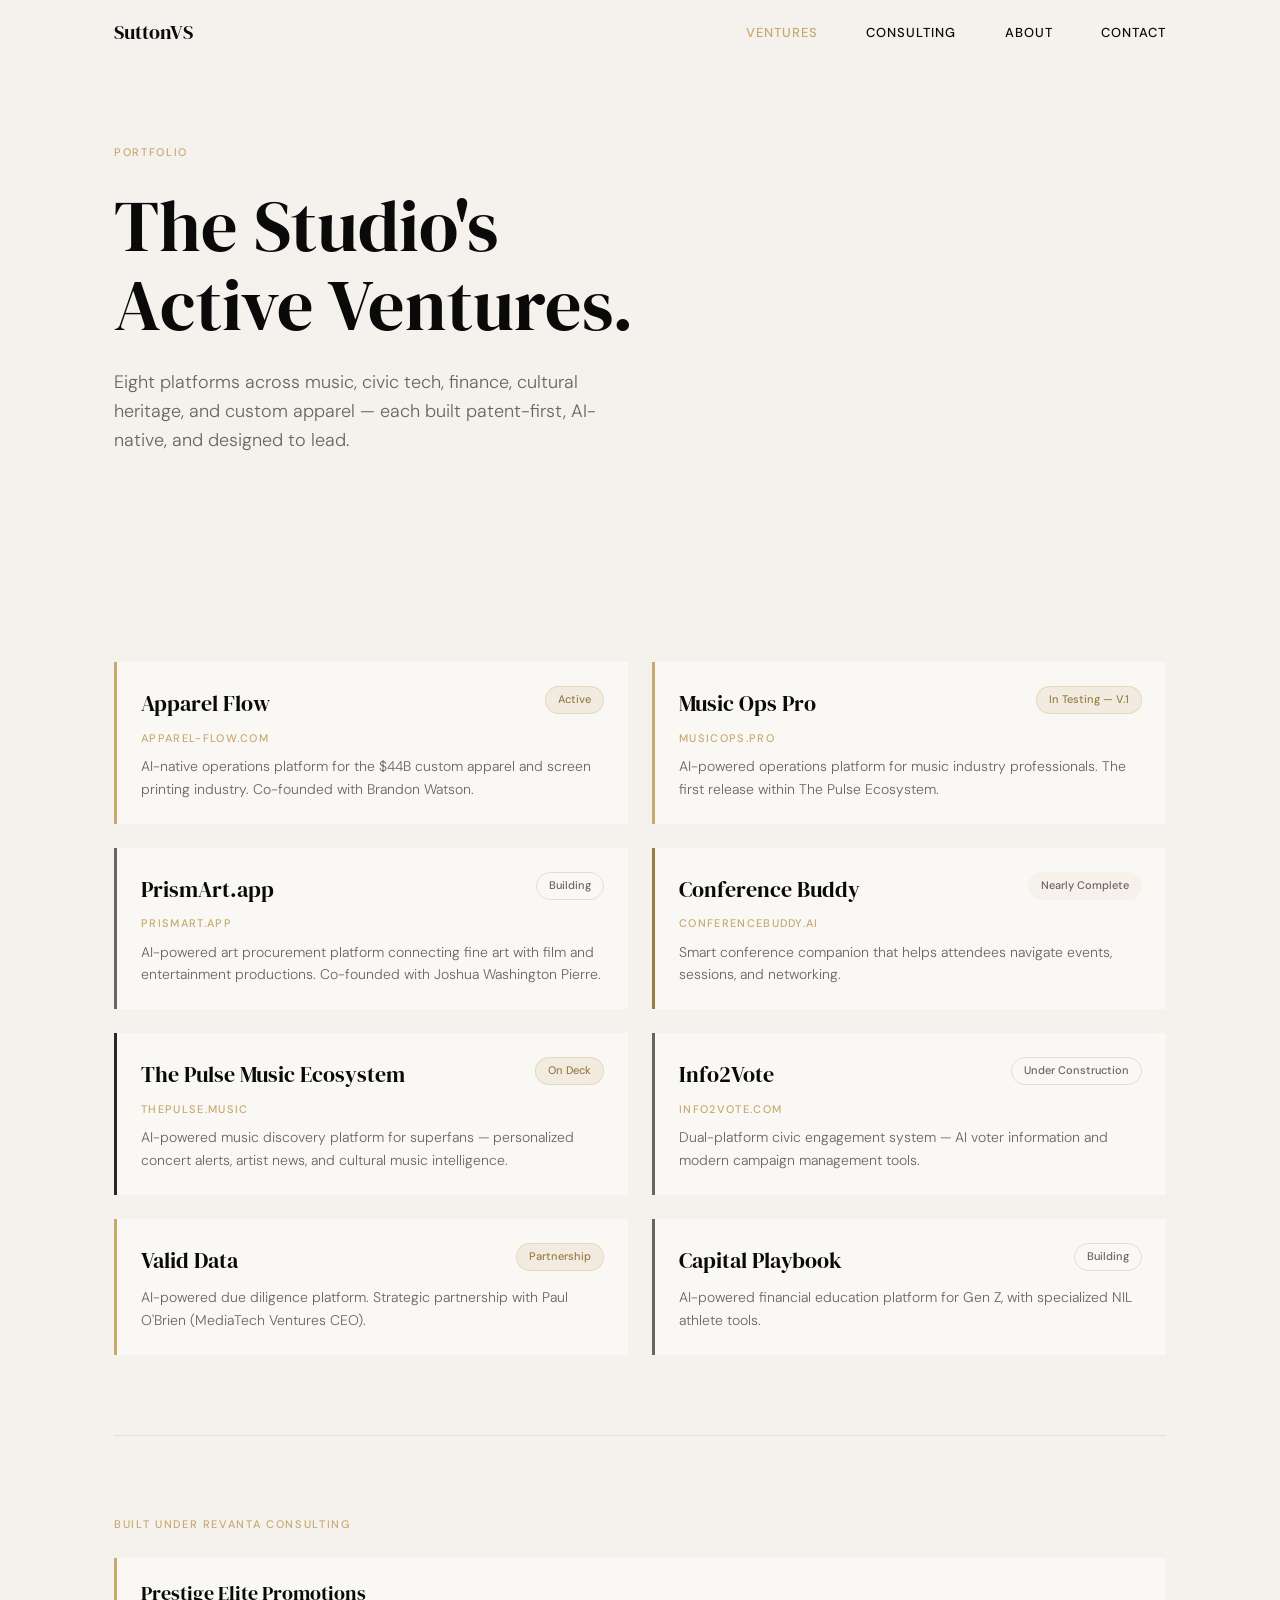
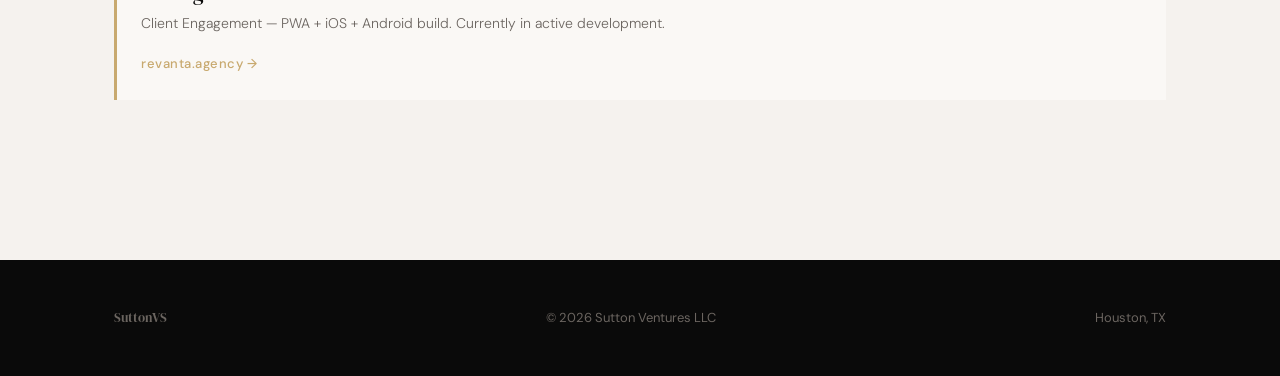
==== commit 13ed81ae: "Update Pulse tile description and badge-deck color - Rewrite Pulse description to reflect AI-powered" ====
--- a/ventures.html
+++ b/ventures.html
@@ -100,7 +100,7 @@
             <span class="badge badge-deck">On Deck</span>
           </div>
           <div class="venture-domain">ThePulse.Music</div>
-          <p class="venture-desc">The Pulse Music Fan & Radio app</p>
+          <p class="venture-desc">AI-powered music discovery platform for superfans — personalized concert alerts, artist news, and cultural music intelligence.</p>
         </a>
 
         <!-- Info2Vote -->
--- a/styles.css
+++ b/styles.css
@@ -505,9 +505,9 @@
 }
 
 .badge-deck {
-  background: transparent;
-  color: var(--border);
-  border: 1px solid var(--border-dark);
+  background: rgba(200, 169, 110, 0.15);
+  color: var(--gold-dark);
+  border: 1px solid rgba(200, 169, 110, 0.3);
 }
 
 /* --- Venture Card Border Colors --- */
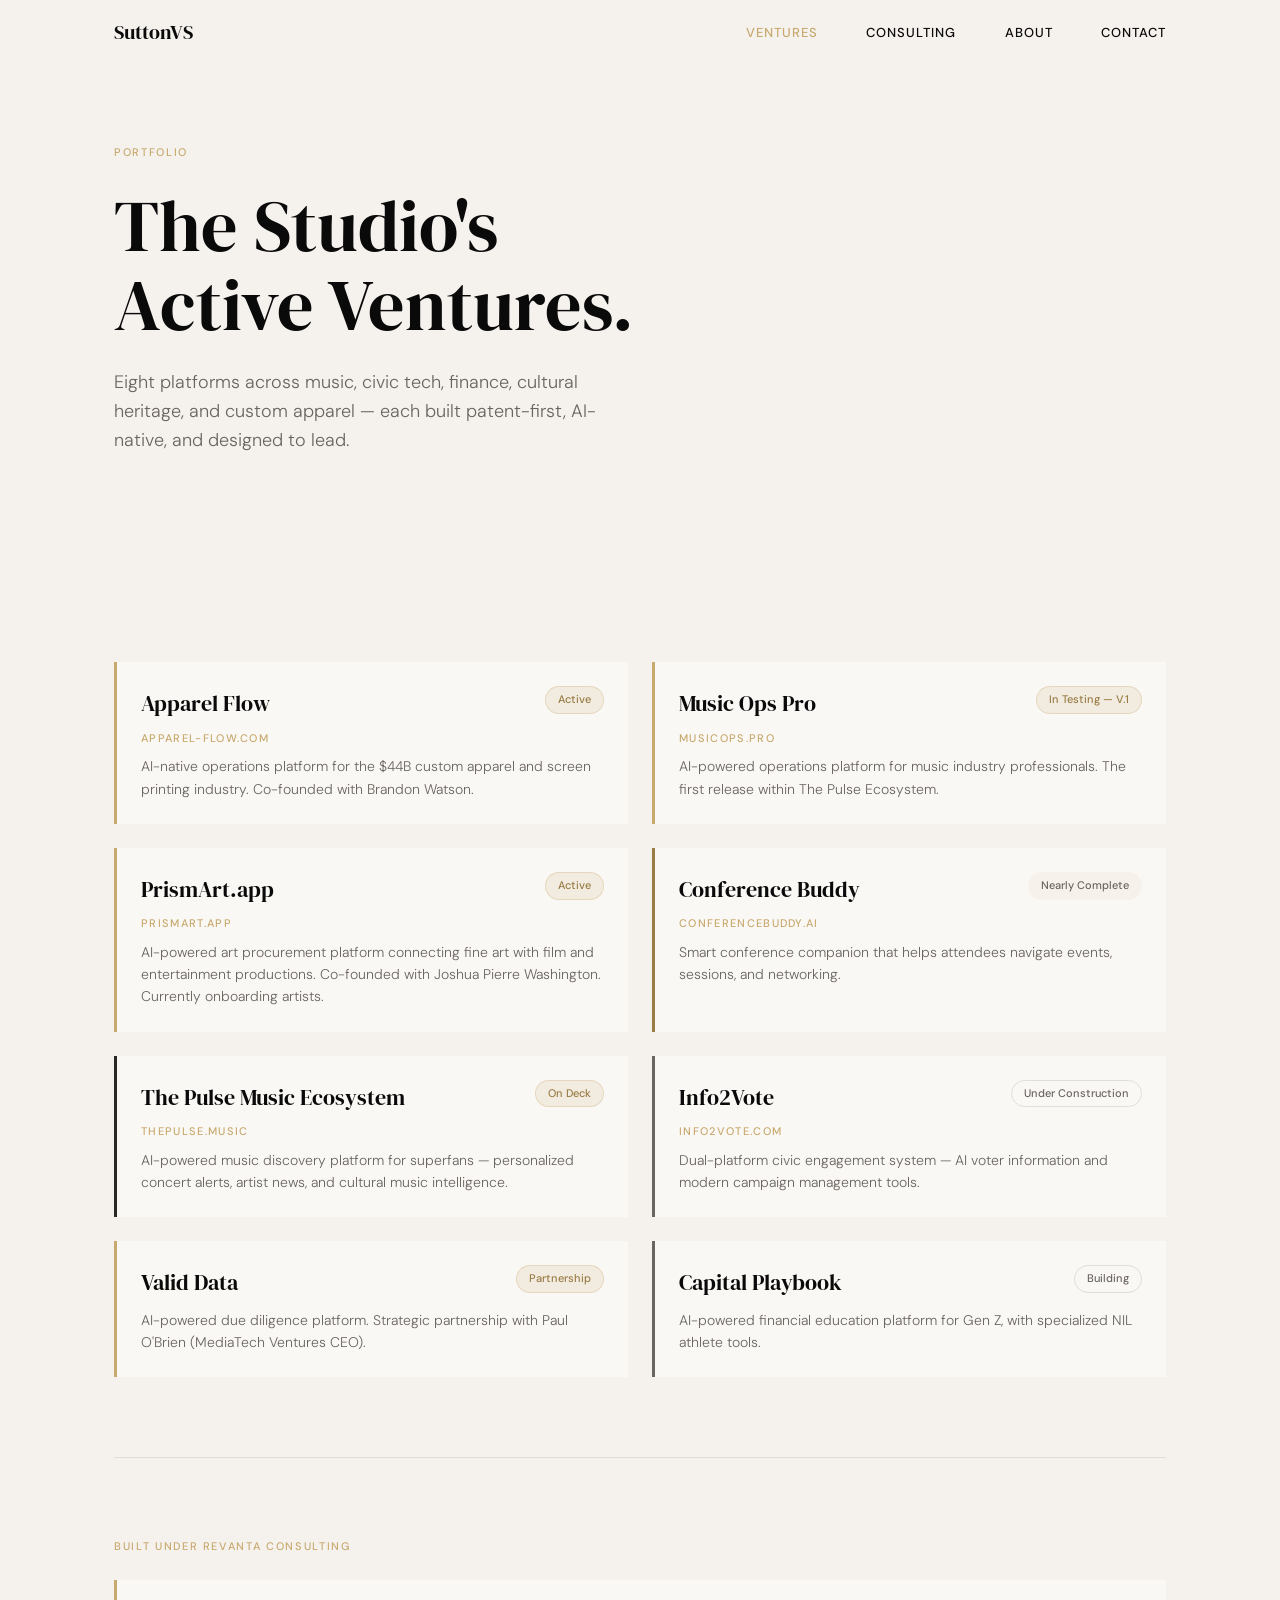
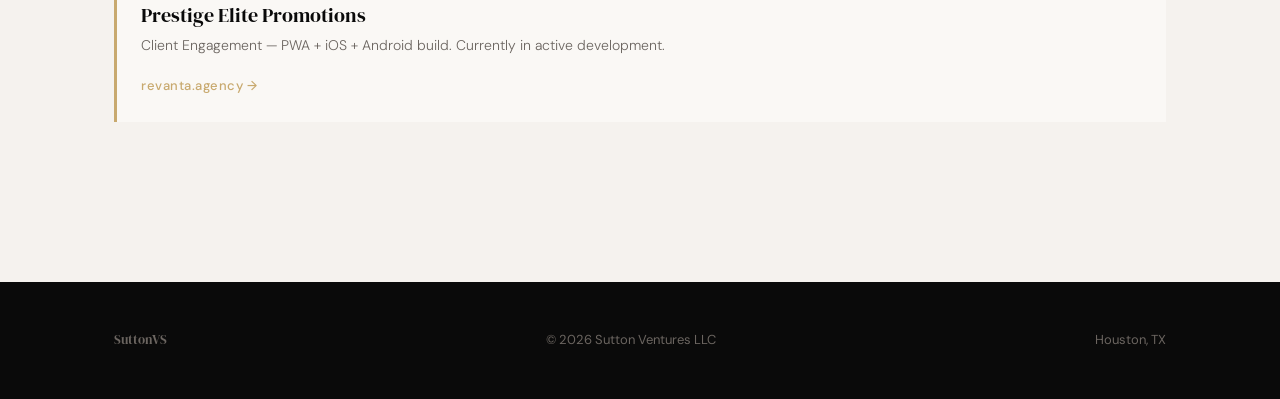
==== commit f4102073: "Update PrismArt.app tile to Active and refine description - Change badge from Building to Active (go" ====
--- a/ventures.html
+++ b/ventures.html
@@ -74,13 +74,13 @@
         </a>
 
         <!-- PrismArt.app -->
-        <a class="venture-card border-building" href="https://prismart.app" target="_blank" rel="noopener noreferrer">
+        <a class="venture-card border-live" href="https://prismart.app" target="_blank" rel="noopener noreferrer">
           <div class="venture-card-header">
             <div class="venture-name">PrismArt.app</div>
-            <span class="badge badge-building">Building</span>
+            <span class="badge badge-live">Active</span>
           </div>
           <div class="venture-domain">prismart.app</div>
-          <p class="venture-desc">AI-powered art procurement platform connecting fine art with film and entertainment productions. Co-founded with Joshua Washington Pierre.</p>
+          <p class="venture-desc">AI-powered art procurement platform connecting fine art with film and entertainment productions. Co-founded with Joshua Pierre Washington. Currently onboarding artists.</p>
         </a>
 
         <!-- Conference Buddy -->
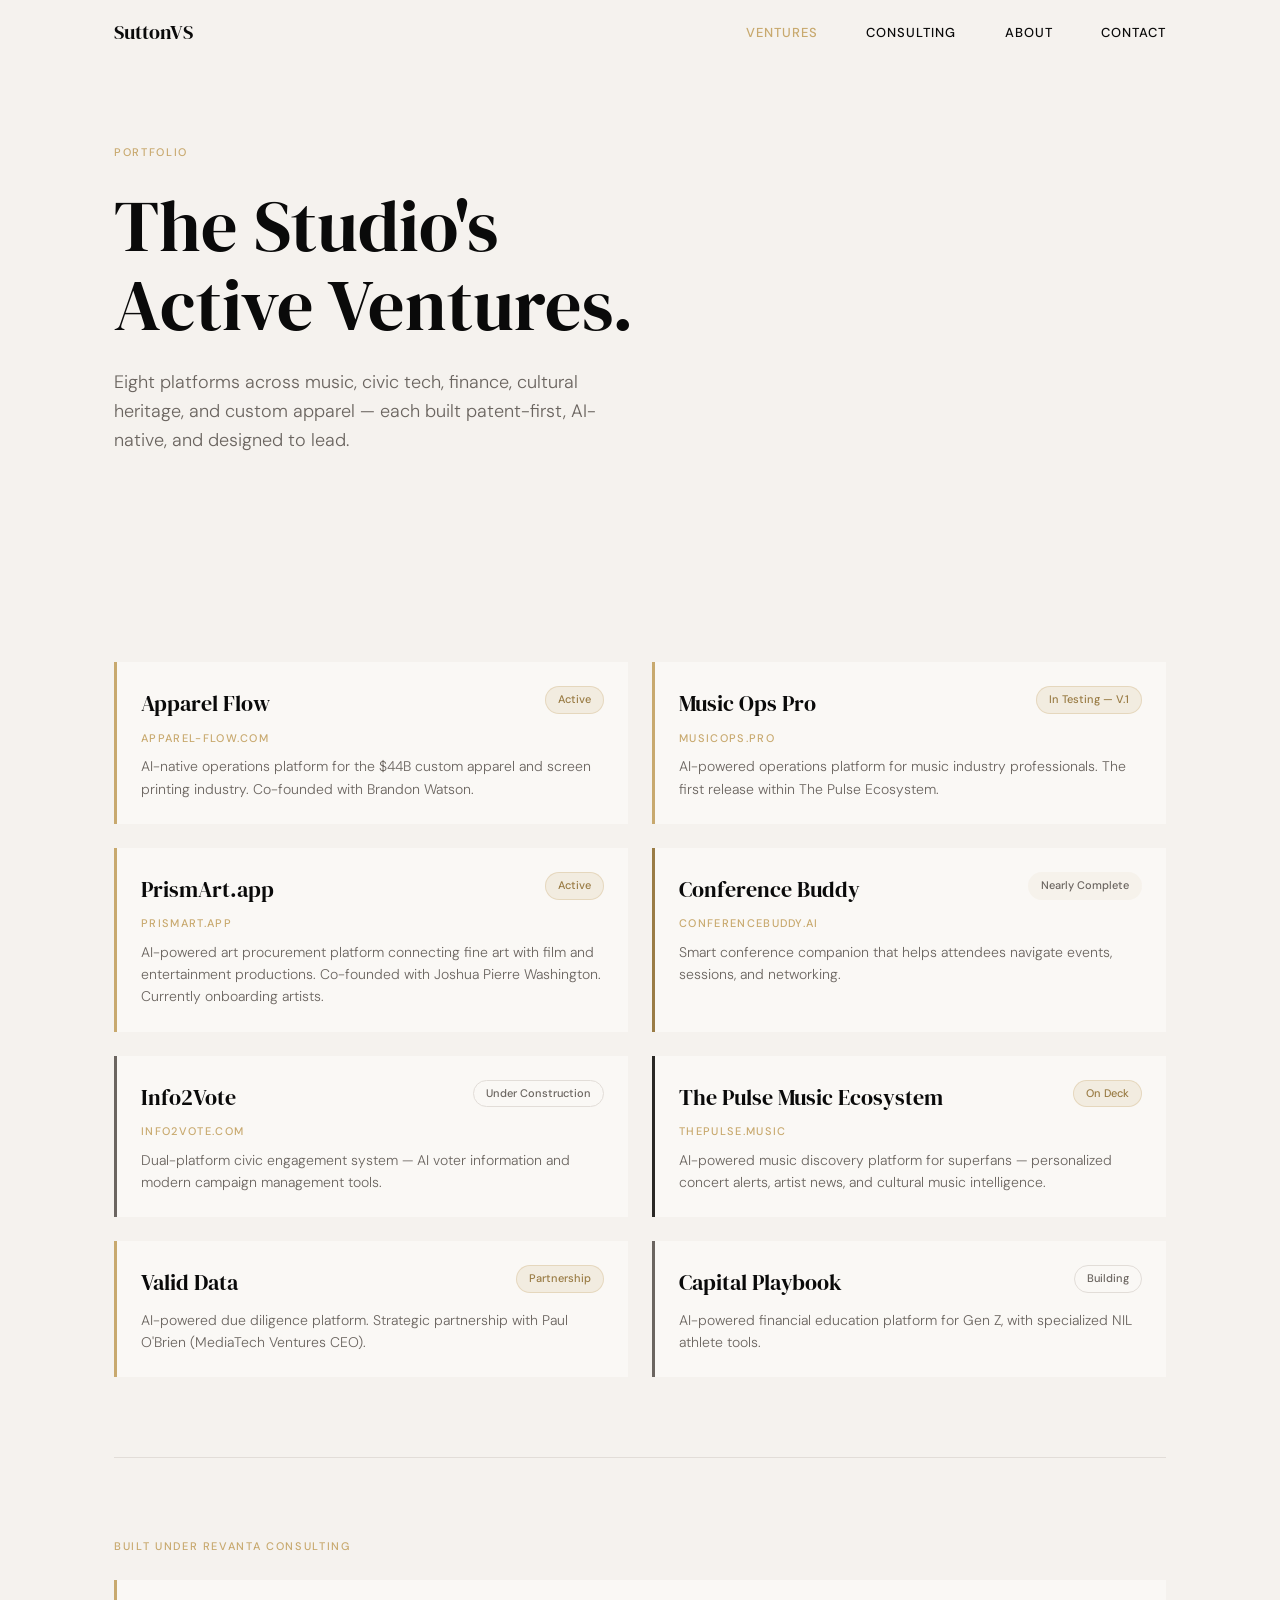
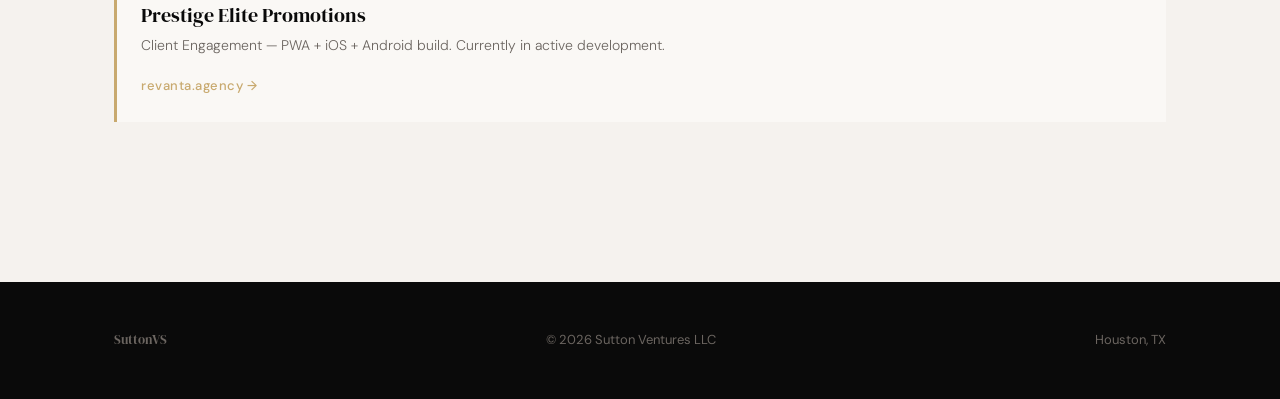
==== commit b533bb35: "Swap Info2Vote and The Pulse Music Ecosystem grid positions" ====
--- a/ventures.html
+++ b/ventures.html
@@ -93,6 +93,16 @@
           <p class="venture-desc">Smart conference companion that helps attendees navigate events, sessions, and networking.</p>
         </a>
 
+        <!-- Info2Vote -->
+        <a class="venture-card border-building" href="https://info2vote.com" target="_blank" rel="noopener noreferrer">
+          <div class="venture-card-header">
+            <div class="venture-name">Info2Vote</div>
+            <span class="badge badge-building">Under Construction</span>
+          </div>
+          <div class="venture-domain">info2vote.com</div>
+          <p class="venture-desc">Dual-platform civic engagement system — AI voter information and modern campaign management tools.</p>
+        </a>
+
         <!-- The Pulse Music Ecosystem -->
         <a class="venture-card border-deck" href="http://www.thepulse.music/" target="_blank" rel="noopener noreferrer">
           <div class="venture-card-header">
@@ -101,16 +111,6 @@
           </div>
           <div class="venture-domain">ThePulse.Music</div>
           <p class="venture-desc">AI-powered music discovery platform for superfans — personalized concert alerts, artist news, and cultural music intelligence.</p>
-        </a>
-
-        <!-- Info2Vote -->
-        <a class="venture-card border-building" href="https://info2vote.com" target="_blank" rel="noopener noreferrer">
-          <div class="venture-card-header">
-            <div class="venture-name">Info2Vote</div>
-            <span class="badge badge-building">Under Construction</span>
-          </div>
-          <div class="venture-domain">info2vote.com</div>
-          <p class="venture-desc">Dual-platform civic engagement system — AI voter information and modern campaign management tools.</p>
         </a>
 
         <!-- Valid Data -->
